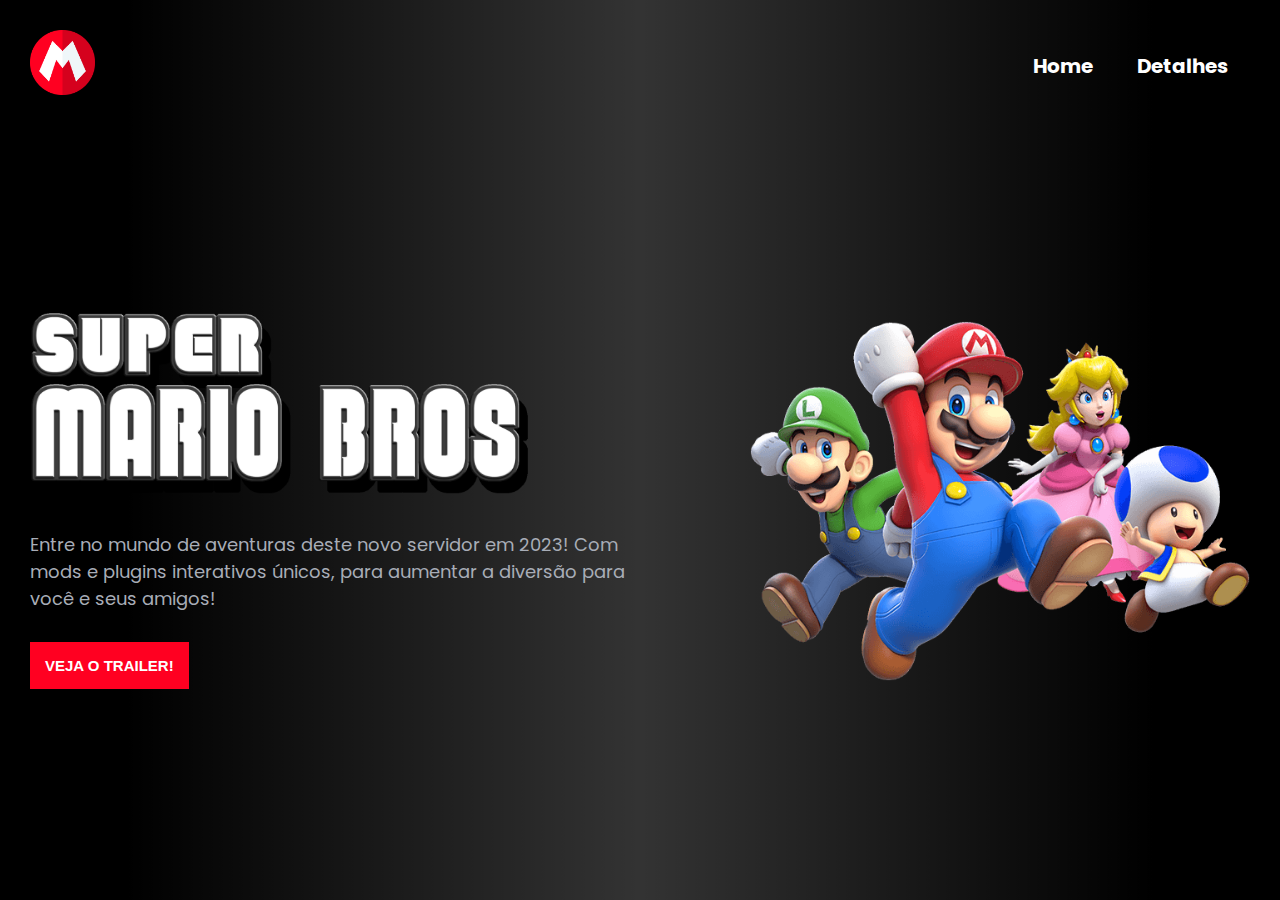
==== index.html @ 342bb837 "Add files via upload" ====
<!DOCTYPE html>
<html lang="en">

<head>
    <meta charset="UTF-8">
    <meta http-equiv="X-UA-Compatible" content="IE=edge">
    <meta name="viewport" content="width=device-width, initial-scale=1.0">
    <link rel="preconnect" href="https://fonts.googleapis.com">
    <link rel="preconnect" href="https://fonts.gstatic.com" crossorigin>
    <link href="https://fonts.googleapis.com/css2?family=Poppins:wght@100;300;500&display=swap" rel="stylesheet">
    <link rel="shortcut icon" href="./src/imagens/favicon.ico" type="image/x-icon">
    
    <link rel="stylesheet" href="./src/css/reset.css">
    <link rel="stylesheet" href="./src/css/styles.css">
    <link rel="stylesheet" href="./src/css/responsive.css">

    <title>Mario Fan Page!</title>
</head>

<body>
    <div class="background-video">
        <video class="mario-video" autoplay loop muted>
            <source src="./src/video/video-mario.mp4" type="video/mp4">
        </video>
    </div>
    <header class="top-header">
        <a>
            <img class="logo" src="./src/imagens/logo-chapeu-mario.png" alt="Mario Fan Page">
        </a>
        <nav>
            <ul class="menu">
                <li><a href="#">Home</a></li>
                <li><a href="#">Detalhes</a></li>
            </ul>
        </nav>
    </header>
    <main class="container">
        <div class="informations">
            <img class="title-img" src="./src/imagens/titulo.png" alt="Informações">
            <p class="description">
                Entre no mundo de aventuras deste novo servidor em 2023! Com mods e plugins interativos únicos, para
                aumentar a diversão para você e seus amigos!
            </p>
            <button class="trailer-button">Veja o Trailer!</button>
        </div>
        <img class="mario-principal" src="./src/imagens/super-mario-chars.png" alt="Super Mario Chars">
        <div class="modal">
            <div class="content-modal">
                <span class="close-modal">X</span>
                <iframe id="video" width="560" height="315" src="https://www.youtube.com/embed/Cb4WV4aXBpk" title="Trailer Oficial" frameborder="1" allow="accelerometer; autoplay; clipboard-write; encrypted-media; gyroscope; picture-in-picture" allowfullscreen></iframe>
            </div>
        </div>
    </main>
    <script src="./src/js/index..js"></script>
</body>

</html>
---- src/css/styles.css ----
body {
    font-family: 'Poppins';
}
.top-header {
    display: flex;
    justify-content: space-between;
    padding: 30px;
    max-width: 1440px;
    margin: 0 auto;
}
.top-header .logo {
    width: 65px;
}
.top-header .menu {
    display: flex;
    align-items: center;
    height: 100%;
}
.top-header nav li a {
    font-weight: bold;
    color: #ffffff;
    font-size: 20px;
    padding: 10px 22px;
    border-radius: 50px;
    transition: 0.4s;
}
.top-header nav li a:hover {
    background-color: #d5011d;
}
.container {
    max-width: 1440px;
    margin: 0 auto;
    display: flex;
    align-items: center;
    height: calc(100vh - 132px);
    padding: 0 30px 30px;
}
.title-img {
    max-width: 500px;
}
.mario-principal {
    max-width: 500px;
}
.description {
    color: #a8adb7;
    width: 85%;
    font-size: 18px;
    margin: 30px 0;
}
.trailer-button {
    background-color: #ff0021;
    color: #ffffff;
    padding: 15px;
    font-size: 15px;
    font-weight: bold;
    cursor: pointer;
    border: none;
    text-transform: uppercase;
    transition: 0.5s all ease-in-out;
}
.trailer-button:hover {
    transform: scale(1.1)
}
.background-video {
    display: flex;
    justify-content: center;
    position: absolute;
    z-index: -1;
    width: 100vw;
    height: 100vh;
    overflow: hidden;
}
.background-video .mario-video {
    height: 100vh;
}
.background-video::after {
    content: "";
    background-color: #d5011d;
    height: 100vh;
    width: 100vw;
    position: absolute;
    top: 0;
    left: 0;
    background: rgb(0,0,0);
    background: linear-gradient(90deg, rgba(0,0,0,1) 10%, rgba(0,0,0,0.80) 50%, rgba(0,0,0,1) 90%);
}
.modal {
    position: fixed;
    width: 100vw;
    height: 100vh;
    top: 0;
    left: 0;
    background-color: rgba(52,52,50,0.749);
    visibility: hidden;
}
.modal.open{
    position: fixed;
    width: 100vw;
    height: 100vh;
    top: 0;
    left: 0;
    background-color: rgba(52,52,50,0.749);
    visibility: visible;
}
.content-modal {
    display: flex;
    justify-content: center;
    align-items: center;
    flex-direction: column;
    height: 100vh;
    border-radius: 5px;
    gap: 15px;
}
.close-modal {
    background-color: #ffffff;
    color: #ff0021;
    font-weight: bold;
    font-size: 20px;
    width: 40px;
    text-align: center;
    cursor: pointer;
    border-radius: 10px;
}
.modal iframe {
    border-width: 0;
    width: 640px;
    height: 360px;
}
---- src/css/responsive.css ----
@media (max-width: 1200px) {
    body {
        background-color: #f44336;
    }
    .background-video {
        display: none;
    }
    .container {
        flex-wrap: wrap;
        justify-content: center;
        height: auto;
        gap: 30px;
    }
    .container .mario {
        max-width: 50%;
    }
    .container .informations {
        display: flex;
        align-items: center;
        flex-direction: column;
    }
    .container .description {
        color: #ffffff;
        text-align: center;
    }
    .container .trailer-button{
        background-color: #263238;
    }
}
@media (max-width: 500px) {
    body {
        background-color: blueviolet;
    }
    .background-video {
        display: none;
    }
    .container {
        flex-wrap: wrap;
        justify-content: center;
        gap: 10px;
    }
    .container .title-img {
        max-width: 75%;
    }
    .modal .close-modal {
        width: 30px;
        line-height: 30px;
    }
    .modal #video {
        width: 300px;
        height: 169px;
    }
}
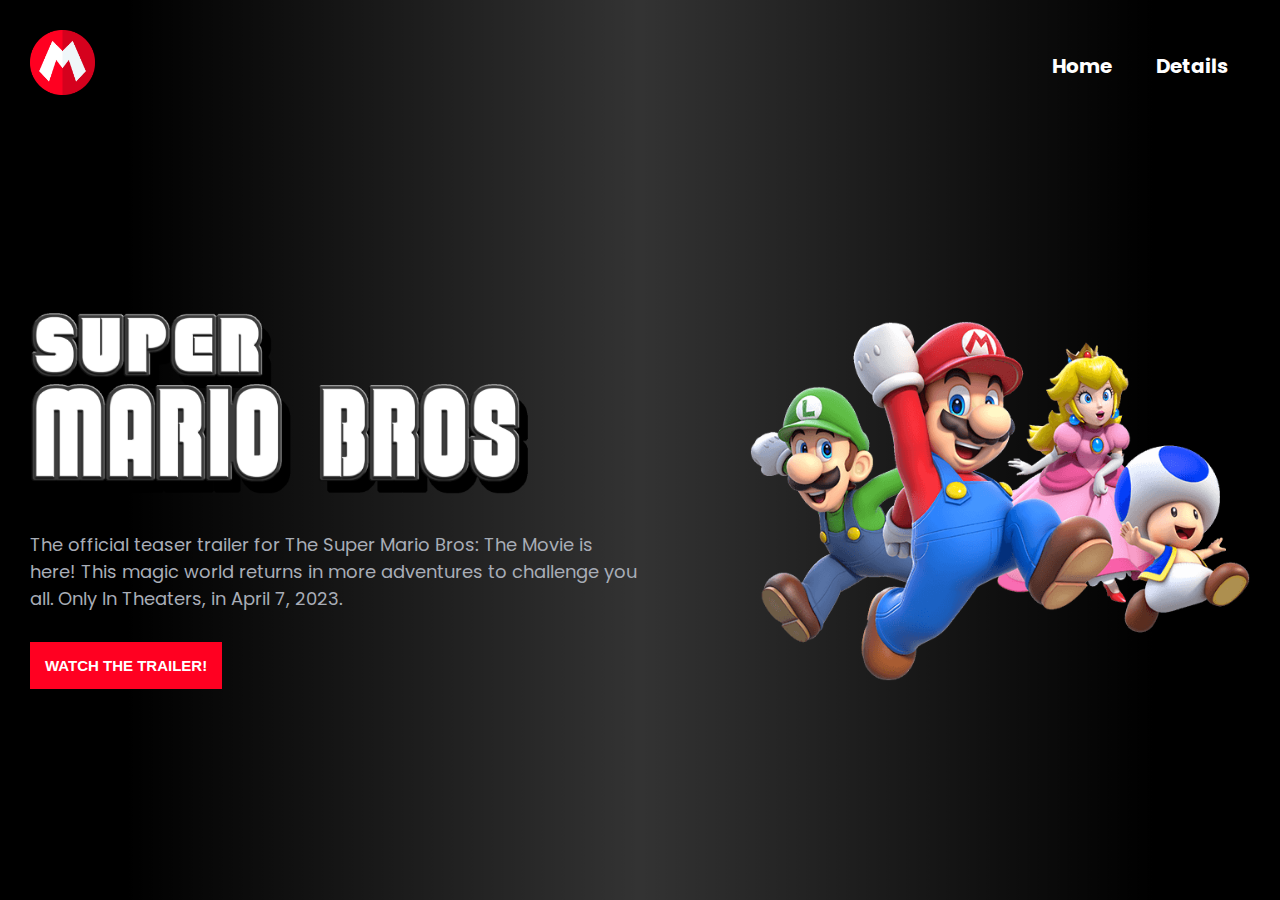
==== commit 6962cefb: "Add files via upload" ====
--- a/index.html
+++ b/index.html
@@ -29,8 +29,8 @@
         </a>
         <nav>
             <ul class="menu">
-                <li><a href="#">Home</a></li>
-                <li><a href="#">Detalhes</a></li>
+                <li><a href="index.html">Home</a></li>
+                <li><a href="details.html">Details</a></li>
             </ul>
         </nav>
     </header>
@@ -38,10 +38,10 @@
         <div class="informations">
             <img class="title-img" src="./src/imagens/titulo.png" alt="Informações">
             <p class="description">
-                Entre no mundo de aventuras deste novo servidor em 2023! Com mods e plugins interativos únicos, para
-                aumentar a diversão para você e seus amigos!
+                The official teaser trailer for The Super Mario Bros: The Movie is here! This magic world returns in more adventures to challenge you all.
+                Only In Theaters, in April 7, 2023.
             </p>
-            <button class="trailer-button">Veja o Trailer!</button>
+            <button class="trailer-button">Watch the Trailer!</button>
         </div>
         <img class="mario-principal" src="./src/imagens/super-mario-chars.png" alt="Super Mario Chars">
         <div class="modal">
@@ -51,7 +51,7 @@
             </div>
         </div>
     </main>
-    <script src="./src/js/index..js"></script>
+    <script src="./src/js/index.js"></script>
 </body>
 
 </html>